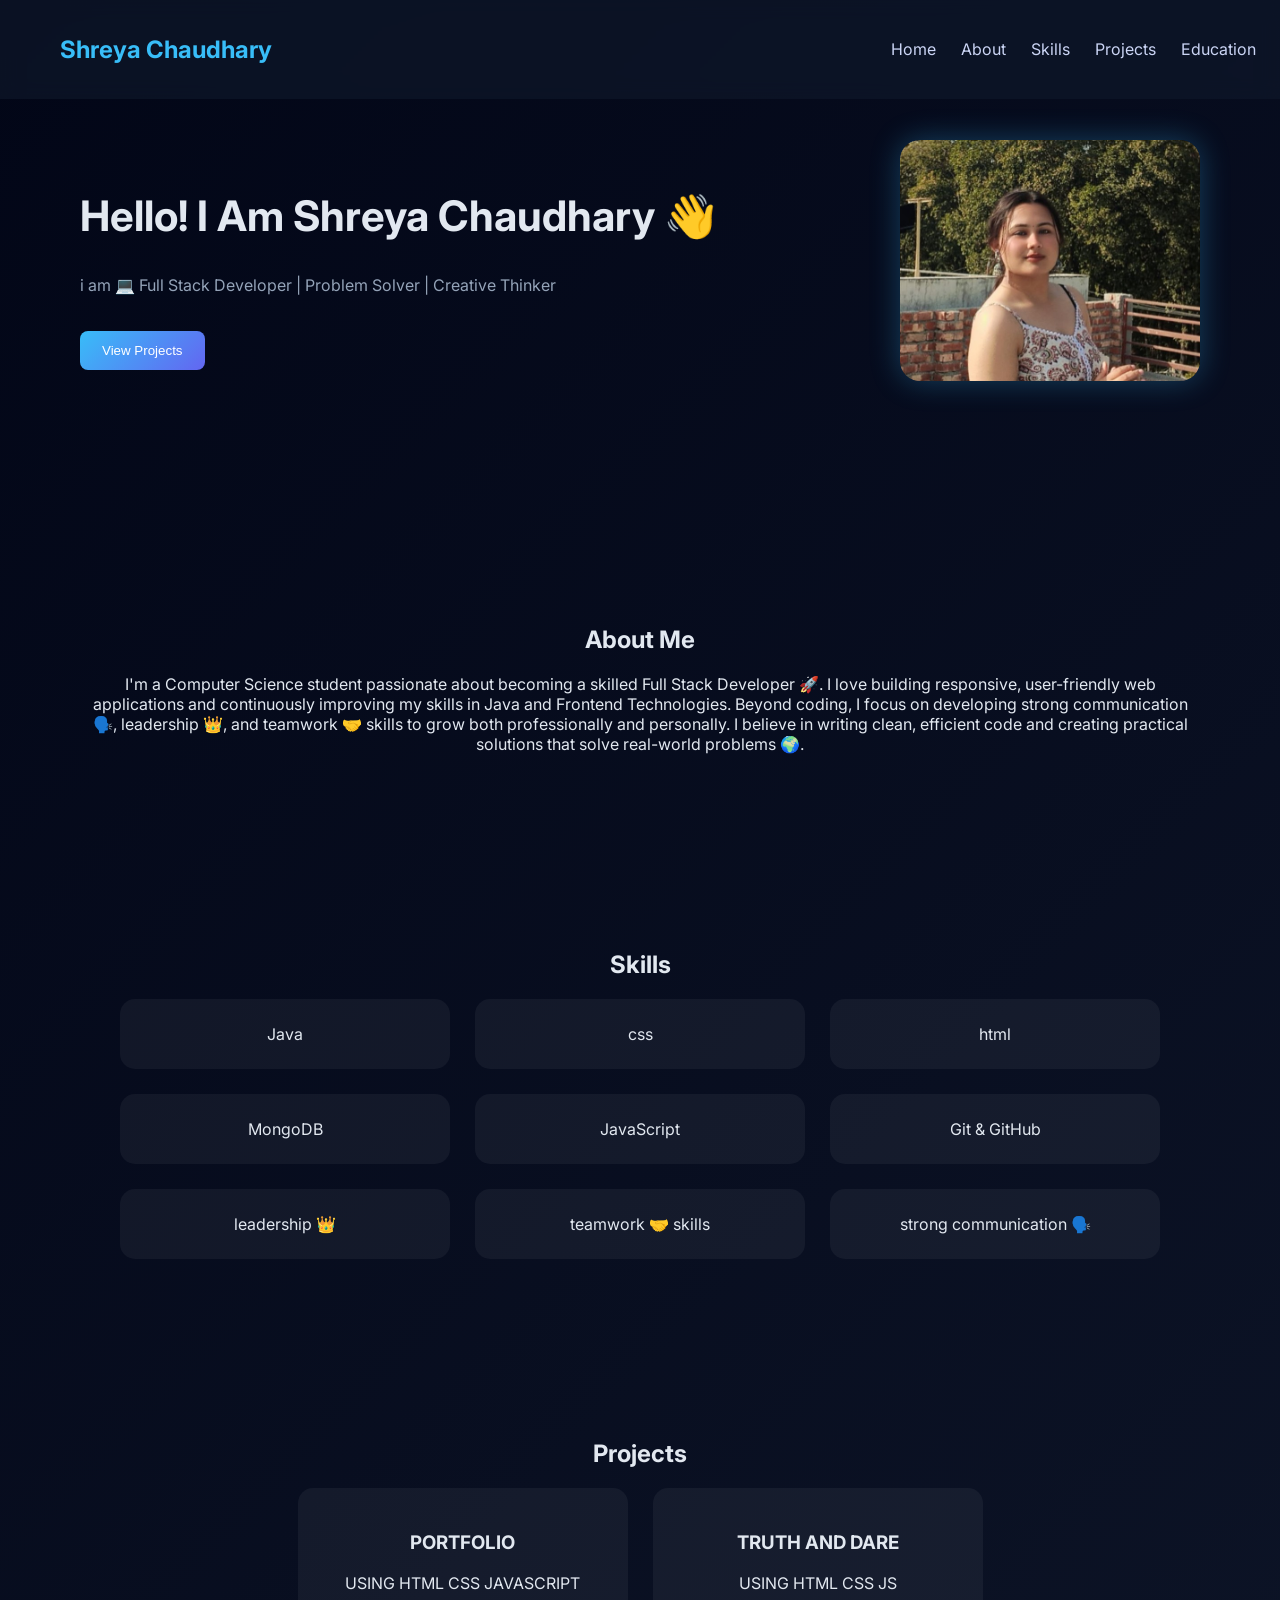
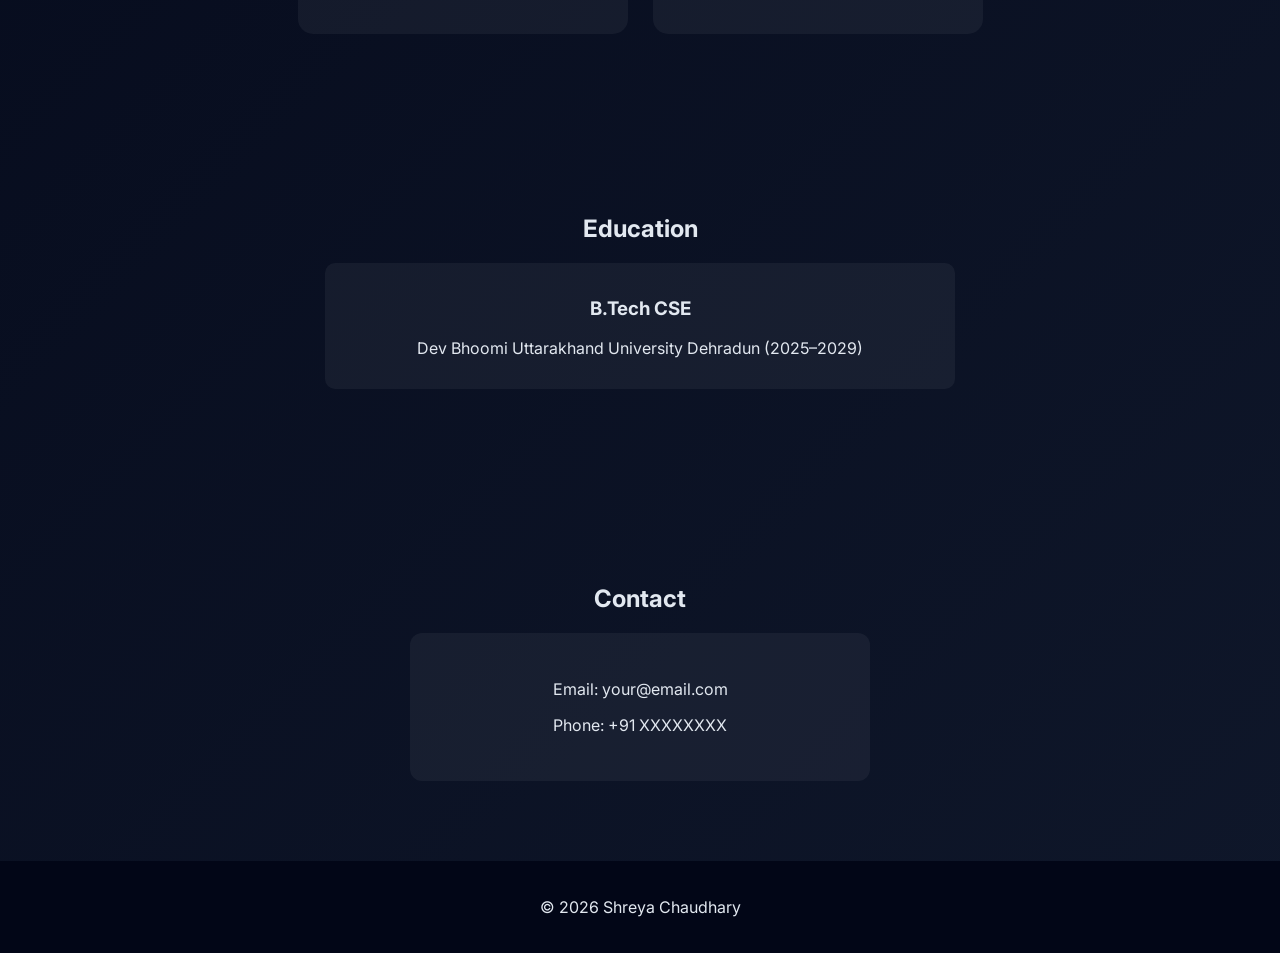
==== index.html @ d6182827 "Rename portfolio.html to index.html" ====
<!DOCTYPE html>
<html lang="en">
<head>
<meta charset="UTF-8">
<meta name="viewport" content="width=device-width, initial-scale=1.0">
<title>Aarav Chauhan | Portfolio</title>

<link href="https://fonts.googleapis.com/css2?family=Inter:wght@300;400;600&display=swap" rel="stylesheet">

<style>

body {
    margin: 0;
    font-family: 'Inter', sans-serif;
    background: linear-gradient(135deg, #020617, #0f172a);
    color: #e2e8f0;
}

header {
    position: fixed;
    width: 100%;
    background: rgba(15,23,42,0.7);
    backdrop-filter: blur(10px);
    padding: 15px 60px;
    z-index: 1000;
}

nav {
    display: flex;
    justify-content: space-between;
    align-items: center;
}

nav h2 {
    color: #38bdf8;
}

nav ul {
    display: flex;
    gap: 25px;
    list-style: none;
}

nav ul a {
    text-decoration: none;
    color: #cbd5f5;
    transition: 0.3s;
}

nav ul a:hover {
    color: #38bdf8;
}

.hero {
    display: flex;
    justify-content: space-between;
    align-items: center;
    padding: 140px 80px;
}

.hero-text h1 {
    font-size: 42px;
}

.hero-text span {
    background: linear-gradient(90deg,#38bdf8,#818cf8);
    -webkit-background-clip: text;
    -webkit-text-fill-color: transparent;
}

.hero-text p {
    color: #94a3b8;
}

#typing {
    color: #38bdf8;
    font-weight: 600;
}

.hero-img img {
    width: 300px;
    border-radius: 20px;
    box-shadow: 0 0 30px rgba(56,189,248,0.3);
    transition: 0.4s;
}

.hero-img img:hover {
    transform: scale(1.07);
}

.btn {
    margin-top: 20px;
    padding: 12px 22px;
    border-radius: 8px;
    border: none;
    background: linear-gradient(135deg,#38bdf8,#6366f1);
    color: white;
    cursor: pointer;
    transition: 0.3s;
}

.btn:hover {
    transform: translateY(-4px);
    box-shadow: 0 10px 25px rgba(56,189,248,0.4);
}

.section {
    padding: 80px;
    text-align: center;
}

.grid {
    display: flex;
    gap: 25px;
    flex-wrap: wrap;
    justify-content: center;
}

.card {
    background: rgba(255,255,255,0.05);
    backdrop-filter: blur(12px);
    border-radius: 15px;
    padding: 25px;
    width: 280px;
    transition: 0.4s;
}

.card:hover {
    transform: translateY(-12px);
    box-shadow: 0 0 30px rgba(56,189,248,0.3);
}

.timeline-item {
    background: rgba(255,255,255,0.05);
    padding: 15px;
    margin: 15px auto;
    border-radius: 10px;
    max-width: 600px;
}

.contact-box {
    background: rgba(255,255,255,0.05);
    padding: 30px;
    border-radius: 12px;
    width: 400px;
    margin: auto;
}

footer {
    text-align: center;
    padding: 20px;
    background: #020617;
}

.fade-in {
    opacity: 0;
    transform: translateY(30px);
    animation: fadeIn 1s ease forwards;
}

@keyframes fadeIn {
    to {
        opacity: 1;
        transform: translateY(0);
    }
}

@media(max-width:768px){
    .hero {
        flex-direction: column;
        text-align: center;
    }
}

</style>
</head>

<body>

<header>
<nav>
<h2>Shreya Chaudhary</h2>
<ul>
<li><a href="#">Home</a></li>
<li><a href="#about">About</a></li>
<li><a href="#skills">Skills</a></li>
<li><a href="#projects">Projects</a></li>
<li><a href="#education">Education</a></li>
<li><a href="#contact">Contact</a></li>
</ul>
</nav>
</header>

<section class="hero fade-in">
<div class="hero-text">
<h1>Hello! I Am Shreya Chaudhary 👋</h1>
<p>i am 💻 Full Stack Developer | Problem Solver | Creative Thinker</p>
<button class="btn">View Projects</button>
</div>

<div class="hero-img">
<img src="./yuun.jpeg" alt="Profile">
</div>
</section>

<section class="section fade-in" id="about">
<h2>About Me</h2>
<p>I'm a Computer Science student passionate about becoming a skilled Full Stack Developer 🚀.
I love building responsive, user-friendly web applications and continuously improving my skills in Java and Frontend Technologies.
Beyond coding, I focus on developing strong communication 🗣️, leadership 👑, and teamwork 🤝 skills to grow both professionally and personally.
I believe in writing clean, efficient code and creating practical solutions that solve real-world problems 🌍.</p>
</section>

<section class="section fade-in" id="skills">
<h2>Skills</h2>
<div class="grid">
<div class="card">Java</div>
<div class="card">css</div>
<div class="card">html</div>
<div class="card">MongoDB</div>
<div class="card">JavaScript</div>
<div class="card">Git & GitHub</div>
<div class="card">leadership 👑</div>
<div class="card">teamwork 🤝 skills</div>
<div class="card">strong communication 🗣️</div>

</div>
</section>

<section class="section fade-in" id="projects">
<h2>Projects</h2>
<div class="grid">
<div class="card">
<h3>PORTFOLIO</h3>
<p>USING HTML CSS JAVASCRIPT</p>
</div>
<div class="card">
<h3>TRUTH AND DARE</h3>
<p>USING HTML CSS JS</p>
</div>
</div>
</section>

<section class="section fade-in" id="education">
<h2>Education</h2>
<div class="timeline-item">
<h3>B.Tech CSE</h3>
<p>Dev Bhoomi Uttarakhand University Dehradun (2025–2029)</p>
</div>
</section>

<section class="section fade-in" id="contact">
<h2>Contact</h2>
<div class="contact-box">
<p>Email: your@email.com</p>
<p>Phone: +91 XXXXXXXX</p>
</div>
</section>

<footer>
<p>© 2026 Shreya Chaudhary</p>
</footer>


</body>
</html>
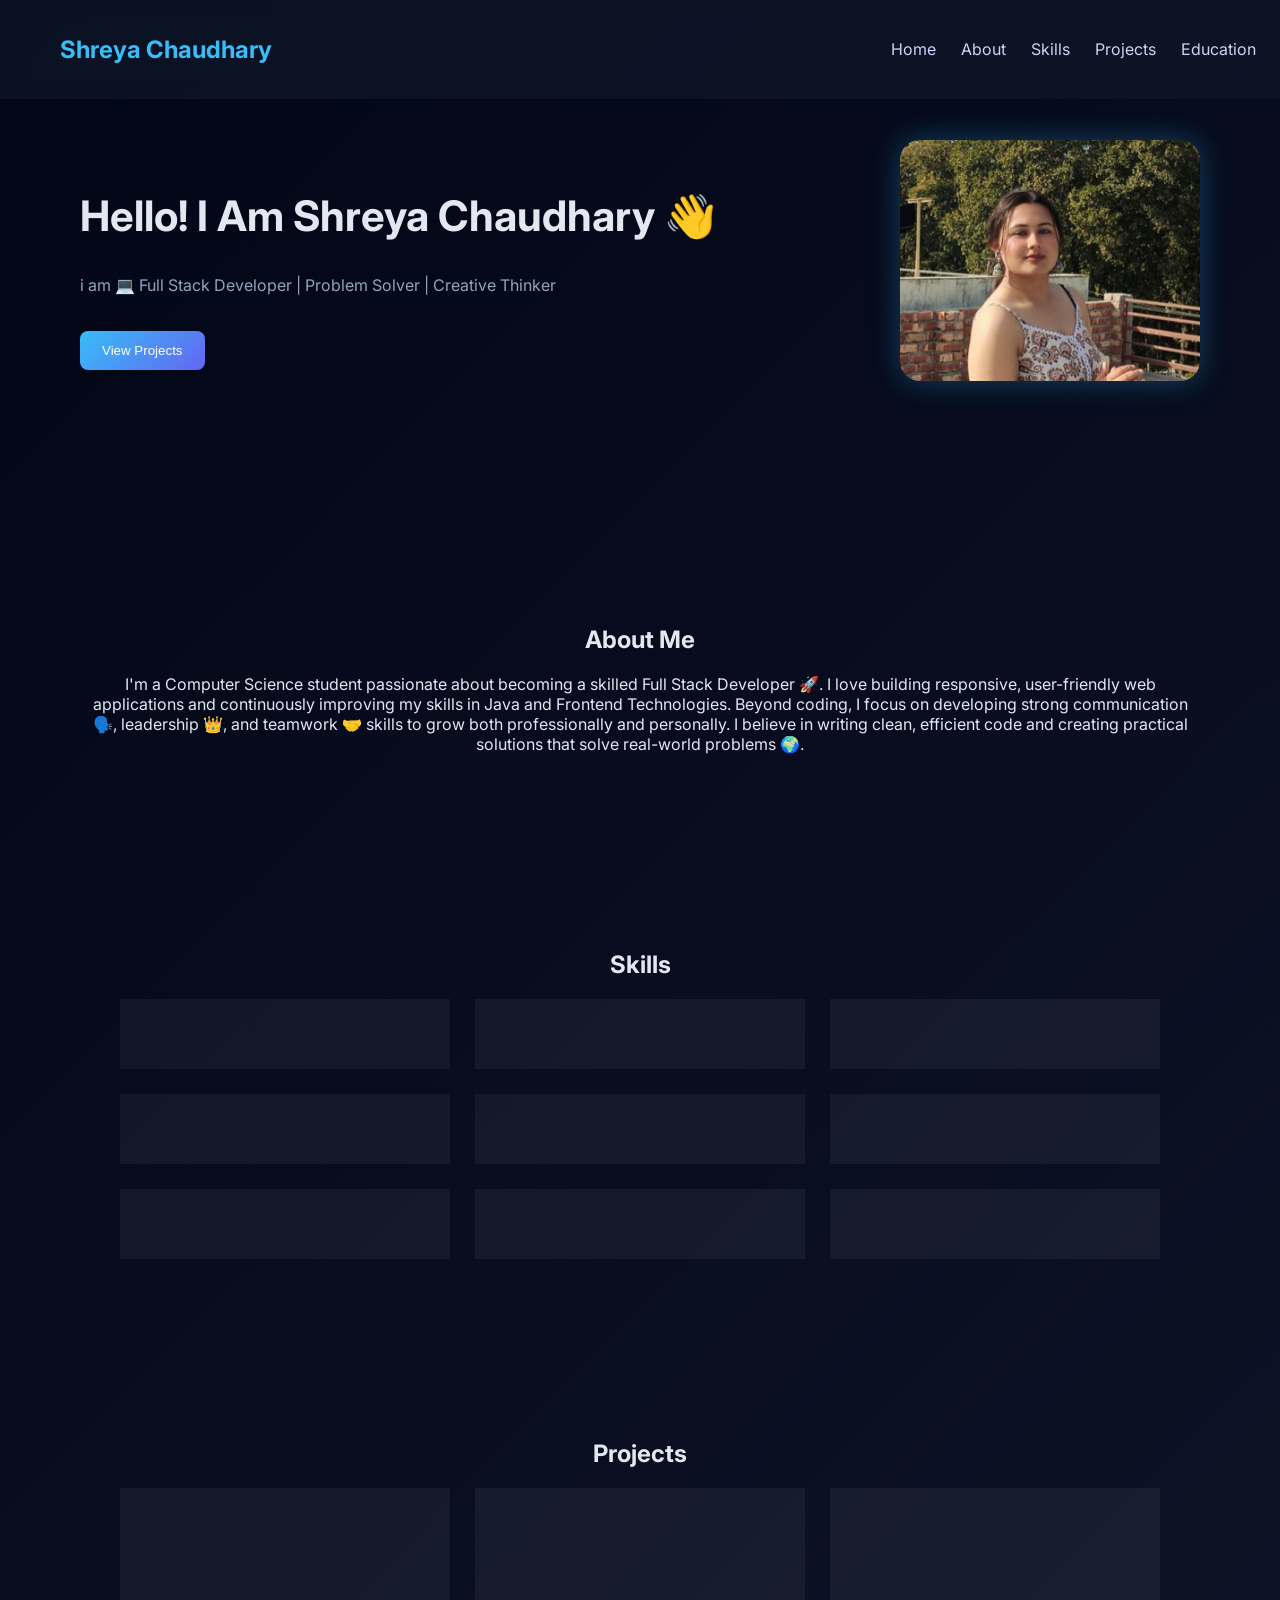
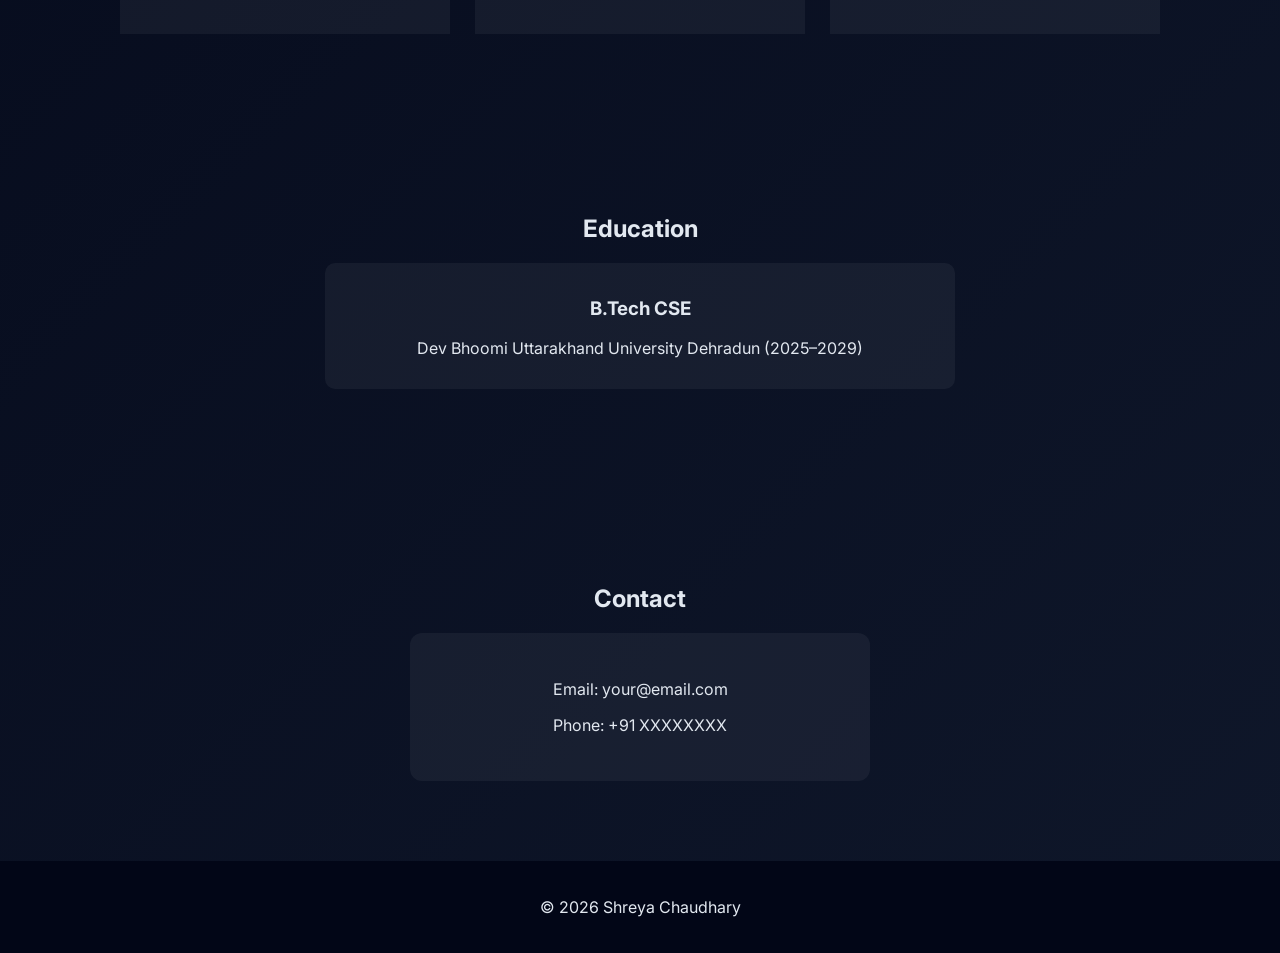
==== commit 6f812ab9: "Add 'Calculator' project to portfolio Added a new project 'Calculator' to the projects section." ====
--- a/index.html
+++ b/index.html
@@ -3,7 +3,7 @@
 <head>
 <meta charset="UTF-8">
 <meta name="viewport" content="width=device-width, initial-scale=1.0">
-<title>Aarav Chauhan | Portfolio</title>
+<title> Shreya Chaudhary | Portfolio </title>
 
 <link href="https://fonts.googleapis.com/css2?family=Inter:wght@300;400;600&display=swap" rel="stylesheet">
 
@@ -238,6 +238,10 @@
 <h3>TRUTH AND DARE</h3>
 <p>USING HTML CSS JS</p>
 </div>
+<div class="card">
+<h3>CALCULATOR</h3>
+<p>USING HTML CSS JS</p>
+</div>
 </div>
 </section>
 
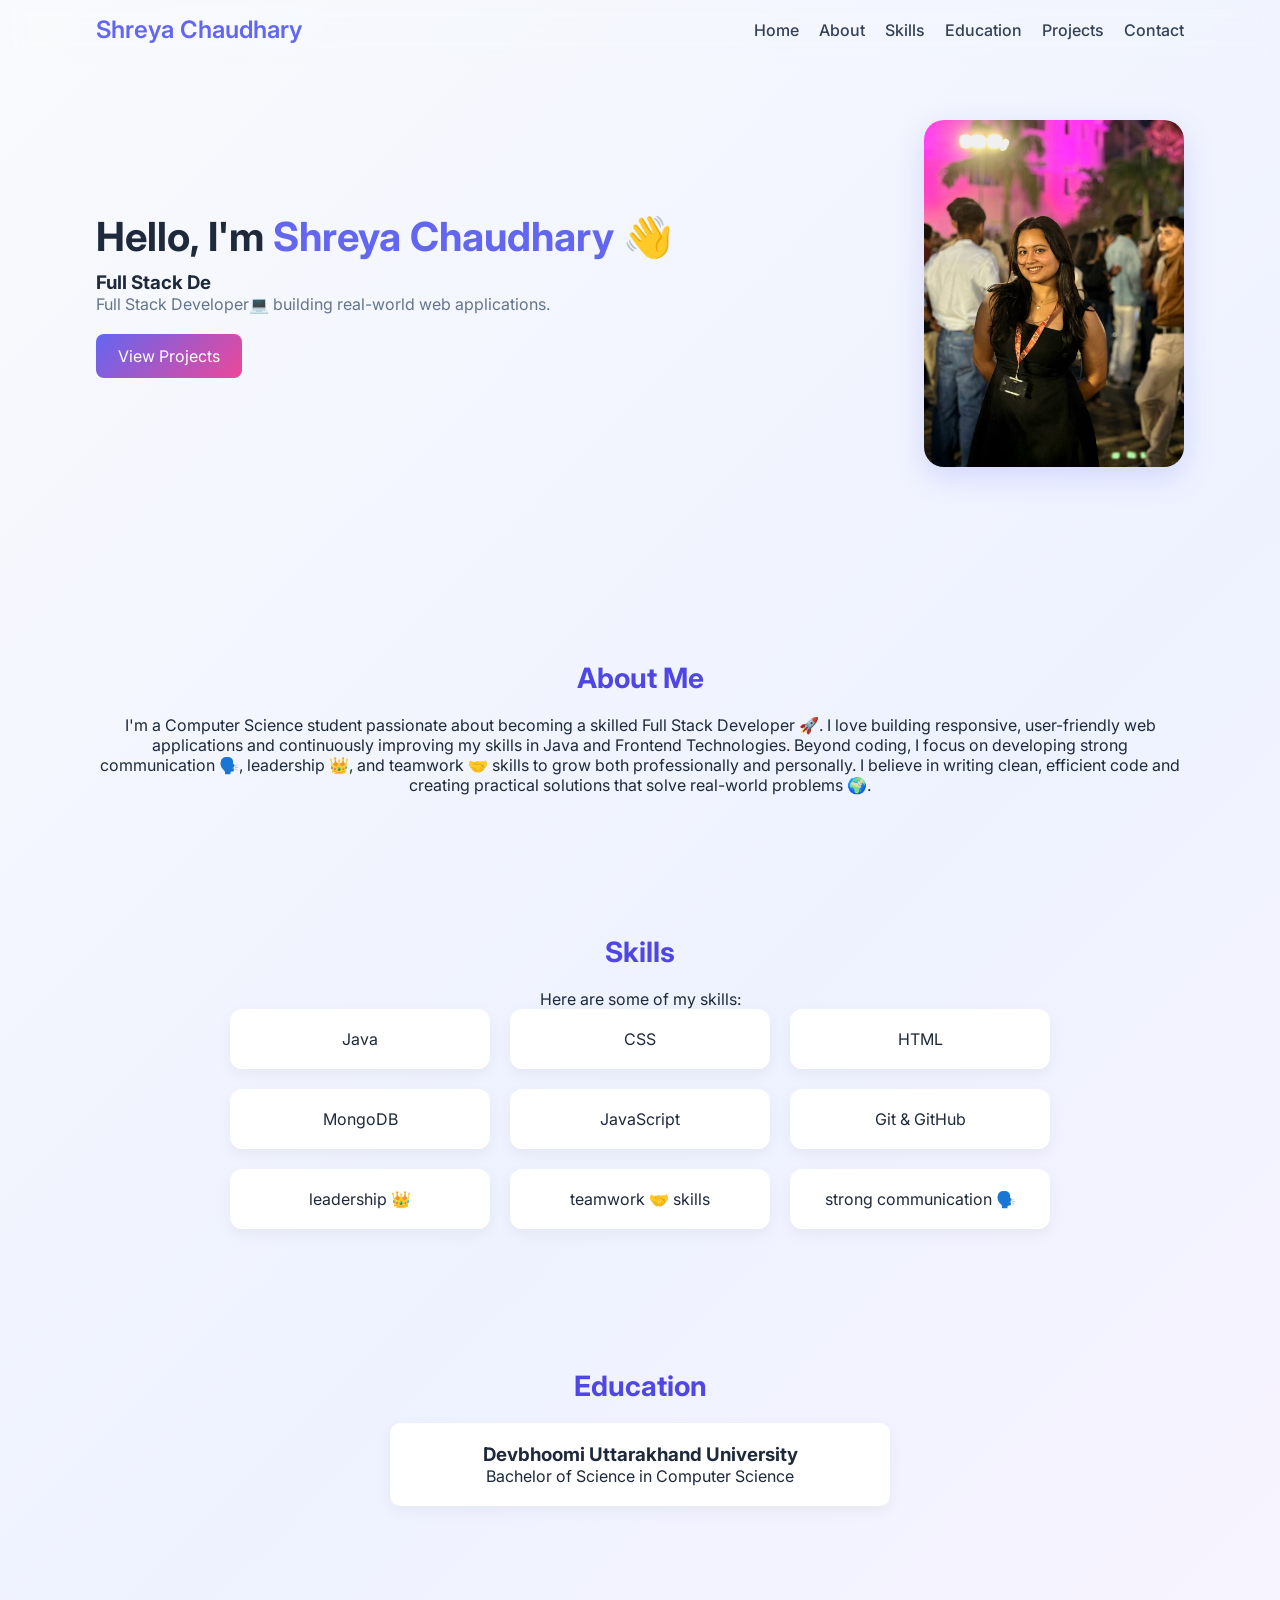
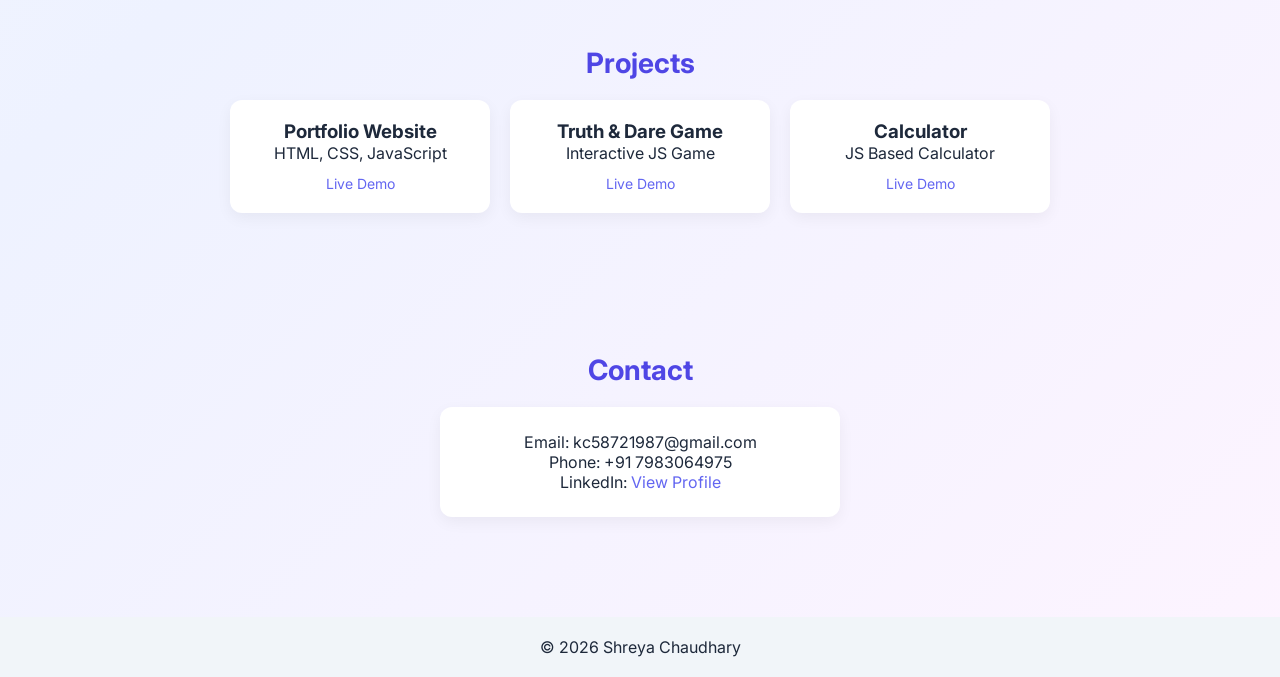
==== commit 30430194: "Add files via upload" ====
--- a/index.html
+++ b/index.html
@@ -1,270 +1,122 @@
 <!DOCTYPE html>
+
 <html lang="en">
 <head>
 <meta charset="UTF-8">
 <meta name="viewport" content="width=device-width, initial-scale=1.0">
-<title> Shreya Chaudhary | Portfolio </title>
+<title>Shreya Chaudhary | Portfolio</title>
 
 <link href="https://fonts.googleapis.com/css2?family=Inter:wght@300;400;600&display=swap" rel="stylesheet">
-
-<style>
-
-body {
-    margin: 0;
-    font-family: 'Inter', sans-serif;
-    background: linear-gradient(135deg, #020617, #0f172a);
-    color: #e2e8f0;
-}
-
-header {
-    position: fixed;
-    width: 100%;
-    background: rgba(15,23,42,0.7);
-    backdrop-filter: blur(10px);
-    padding: 15px 60px;
-    z-index: 1000;
-}
-
-nav {
-    display: flex;
-    justify-content: space-between;
-    align-items: center;
-}
-
-nav h2 {
-    color: #38bdf8;
-}
-
-nav ul {
-    display: flex;
-    gap: 25px;
-    list-style: none;
-}
-
-nav ul a {
-    text-decoration: none;
-    color: #cbd5f5;
-    transition: 0.3s;
-}
-
-nav ul a:hover {
-    color: #38bdf8;
-}
-
-.hero {
-    display: flex;
-    justify-content: space-between;
-    align-items: center;
-    padding: 140px 80px;
-}
-
-.hero-text h1 {
-    font-size: 42px;
-}
-
-.hero-text span {
-    background: linear-gradient(90deg,#38bdf8,#818cf8);
-    -webkit-background-clip: text;
-    -webkit-text-fill-color: transparent;
-}
-
-.hero-text p {
-    color: #94a3b8;
-}
-
-#typing {
-    color: #38bdf8;
-    font-weight: 600;
-}
-
-.hero-img img {
-    width: 300px;
-    border-radius: 20px;
-    box-shadow: 0 0 30px rgba(56,189,248,0.3);
-    transition: 0.4s;
-}
-
-.hero-img img:hover {
-    transform: scale(1.07);
-}
-
-.btn {
-    margin-top: 20px;
-    padding: 12px 22px;
-    border-radius: 8px;
-    border: none;
-    background: linear-gradient(135deg,#38bdf8,#6366f1);
-    color: white;
-    cursor: pointer;
-    transition: 0.3s;
-}
-
-.btn:hover {
-    transform: translateY(-4px);
-    box-shadow: 0 10px 25px rgba(56,189,248,0.4);
-}
-
-.section {
-    padding: 80px;
-    text-align: center;
-}
-
-.grid {
-    display: flex;
-    gap: 25px;
-    flex-wrap: wrap;
-    justify-content: center;
-}
-
-.card {
-    background: rgba(255,255,255,0.05);
-    backdrop-filter: blur(12px);
-    border-radius: 15px;
-    padding: 25px;
-    width: 280px;
-    transition: 0.4s;
-}
-
-.card:hover {
-    transform: translateY(-12px);
-    box-shadow: 0 0 30px rgba(56,189,248,0.3);
-}
-
-.timeline-item {
-    background: rgba(255,255,255,0.05);
-    padding: 15px;
-    margin: 15px auto;
-    border-radius: 10px;
-    max-width: 600px;
-}
-
-.contact-box {
-    background: rgba(255,255,255,0.05);
-    padding: 30px;
-    border-radius: 12px;
-    width: 400px;
-    margin: auto;
-}
-
-footer {
-    text-align: center;
-    padding: 20px;
-    background: #020617;
-}
-
-.fade-in {
-    opacity: 0;
-    transform: translateY(30px);
-    animation: fadeIn 1s ease forwards;
-}
-
-@keyframes fadeIn {
-    to {
-        opacity: 1;
-        transform: translateY(0);
-    }
-}
-
-@media(max-width:768px){
-    .hero {
-        flex-direction: column;
-        text-align: center;
-    }
-}
-
-</style>
+<link rel="stylesheet" href="style.css">
 </head>
 
 <body>
 
-<header>
-<nav>
-<h2>Shreya Chaudhary</h2>
-<ul>
-<li><a href="#">Home</a></li>
-<li><a href="#about">About</a></li>
-<li><a href="#skills">Skills</a></li>
-<li><a href="#projects">Projects</a></li>
-<li><a href="#education">Education</a></li>
-<li><a href="#contact">Contact</a></li>
-</ul>
-</nav>
+<header id="navbar">
+  <nav class="container">
+    <h2 class="logo">Shreya Chaudhary</h2>
+    <ul class="nav-links">
+      <li><a href="#">Home</a></li>
+      <li><a href="#about">About</a></li>
+      <li><a href="#skills">Skills</a></li>
+      <li><a href="#education">Education</a></li>
+      <li><a href="#projects">Projects</a></li>
+      <li><a href="#contact">Contact</a></li>
+    </ul>
+  </nav>
 </header>
 
-<section class="hero fade-in">
-<div class="hero-text">
-<h1>Hello! I Am Shreya Chaudhary 👋</h1>
-<p>i am 💻 Full Stack Developer | Problem Solver | Creative Thinker</p>
-<button class="btn">View Projects</button>
-</div>
+<section class="hero container">
+  <div class="hero-text">
+    <h1>Hello, I'm <span>Shreya Chaudhary 👋</span></h1>
+    <h3 id="typing"></h3>
+    <p>Full Stack Developer💻 building real-world web applications.</p>
+    <a href="#projects" class="btn">View Projects</a>
+  </div>
 
-<div class="hero-img">
-<img src="./yuun.jpeg" alt="Profile">
-</div>
+  <div class="hero-img">
+    <img src="profile.jpeg" alt="Profile">
+  </div>
 </section>
 
-<section class="section fade-in" id="about">
-<h2>About Me</h2>
-<p>I'm a Computer Science student passionate about becoming a skilled Full Stack Developer 🚀.
-I love building responsive, user-friendly web applications and continuously improving my skills in Java and Frontend Technologies.
-Beyond coding, I focus on developing strong communication 🗣️, leadership 👑, and teamwork 🤝 skills to grow both professionally and personally.
-I believe in writing clean, efficient code and creating practical solutions that solve real-world problems 🌍.</p>
+<section class="section container reveal" id="about">
+  <h2>About Me</h2>
+  <p>I'm a Computer Science student passionate about becoming a skilled Full Stack Developer 🚀.
+    I love building responsive, user-friendly web applications and continuously improving my skills in Java and Frontend Technologies.
+    Beyond coding, I focus on developing strong communication 🗣️, leadership 👑, and teamwork 🤝 skills to grow both professionally and personally.
+    I believe in writing clean, efficient code and creating practical solutions that solve real-world problems 🌍.</p>
 </section>
 
-<section class="section fade-in" id="skills">
-<h2>Skills</h2>
-<div class="grid">
-<div class="card">Java</div>
-<div class="card">css</div>
-<div class="card">html</div>
-<div class="card">MongoDB</div>
-<div class="card">JavaScript</div>
-<div class="card">Git & GitHub</div>
-<div class="card">leadership 👑</div>
-<div class="card">teamwork 🤝 skills</div>
-<div class="card">strong communication 🗣️</div>
+<section class="section container reveal" id="skills">
+  <h2>Skills</h2>
+  <p>Here are some of my skills:</p>
+  <div class="grid">
+    <div class="card">Java</div>
+    <div class="card">CSS</div>
+    <div class="card">HTML</div>
+    <div class="card">MongoDB</div>
+    <div class="card">JavaScript</div>
+    <div class="card">Git & GitHub</div>
+    <div class="card">leadership 👑</div>
+    <div class="card">teamwork 🤝 skills</div>
+    <div class="card">strong communication 🗣️</div>
 
 </div>
 </section>
 
-<section class="section fade-in" id="projects">
-<h2>Projects</h2>
-<div class="grid">
-<div class="card">
-<h3>PORTFOLIO</h3>
-<p>USING HTML CSS JAVASCRIPT</p>
-</div>
-<div class="card">
-<h3>TRUTH AND DARE</h3>
-<p>USING HTML CSS JS</p>
-</div>
-<div class="card">
-<h3>CALCULATOR</h3>
-<p>USING HTML CSS JS</p>
-</div>
-</div>
+<section class="section container reveal" id="education">
+  <h2>Education</h2>
+  <div class="education-item">
+    <h3>Devbhoomi Uttarakhand University</h3>
+    <p>Bachelor of Science in Computer Science</p>
+  </div>
 </section>
 
-<section class="section fade-in" id="education">
-<h2>Education</h2>
-<div class="timeline-item">
-<h3>B.Tech CSE</h3>
-<p>Dev Bhoomi Uttarakhand University Dehradun (2025–2029)</p>
+<section class="section container reveal" id="projects">
+  <h2>Projects</h2>
+
+  <div class="grid">
+<div class="card">
+  <h3>Portfolio Website</h3>
+  <p>HTML, CSS, JavaScript</p>
+  <div class="project-links">
+    <a href="https://kc5872187shrey.github.io/Portfolio/" target="_blank">Live Demo</a>
+  </div>
 </div>
+
+<div class="card">
+  <h3>Truth & Dare Game</h3>
+  <p>Interactive JS Game</p>
+  <div class="project-links">
+    <a href="https://kc5872187shrey.github.io/Truth-Dare/" target="_blank">Live Demo</a>
+  </div>
+</div>
+
+<div class="card">
+  <h3>Calculator</h3>
+  <p>JS Based Calculator</p>
+  <div class="project-links">
+    <a href=" https://kc5872187shrey.github.io/calculator/" target="_blank">Live Demo</a>
+  </div>
+</div>
+
+  </div>
 </section>
 
-<section class="section fade-in" id="contact">
-<h2>Contact</h2>
-<div class="contact-box">
-<p>Email: your@email.com</p>
-<p>Phone: +91 XXXXXXXX</p>
-</div>
+<section class="section container reveal" id="contact">
+  <h2>Contact</h2>
+  <div class="contact-box">
+    <p>Email: kc58721987@gmail.com</p>
+    <p>Phone: +91 7983064975</p>
+    <p>LinkedIn: <a href="https://www.linkedin.com/in/shreyaa-chaudhary-404b08378" target="_blank">View Profile</a></p>
+  </div>
 </section>
 
 <footer>
-<p>© 2026 Shreya Chaudhary</p>
+  <p>© 2026 Shreya Chaudhary</p>
 </footer>
 
+<script src="script.js"></script>
 
 </body>
 </html>
--- a/style.css
+++ b/style.css
@@ -0,0 +1,204 @@
+* {
+  margin: 0;
+  padding: 0;
+  box-sizing: border-box;
+  font-family: 'Inter', sans-serif;
+  }
+
+body {
+background: linear-gradient(135deg, #f8fafc, #eef2ff, #fdf4ff);
+color: #1e293b;
+}
+
+/* CONTAINER */
+.container {
+width: 85%;
+margin: auto;
+}
+
+header {
+position: fixed;
+width: 100%;
+background: rgba(255, 255, 255, 0.85);
+backdrop-filter: blur(10px);
+z-index: 1000;
+box-shadow: 0 4px 20px rgba(0,0,0,0.05);
+}
+
+nav {
+display: flex;
+justify-content: space-between;
+align-items: center;
+padding: 15px 0;
+}
+
+.logo {
+font-weight: 600;
+color: #6366f1;
+}
+
+.nav-links {
+display: flex;
+gap: 20px;
+list-style: none;
+}
+
+.nav-links a {
+text-decoration: none;
+color: #334155;
+font-weight: 500;
+transition: 0.3s;
+}
+
+.nav-links a:hover {
+color: #ec4899;
+}
+
+.hero {
+display: flex;
+justify-content: space-between;
+align-items: center;
+padding: 120px 0;
+}
+
+.hero-text h1 {
+font-size: 40px;
+margin-bottom: 10px;
+}
+
+.hero-text span {
+color: #6366f1;
+}
+
+.hero-text p {
+color: #64748b;
+margin-bottom: 20px;
+}
+
+.hero-img img {
+width: 260px;
+border-radius: 20px;
+box-shadow: 0 10px 30px rgba(99,102,241,0.2);
+transition: 0.4s;
+}
+
+.hero-img img:hover {
+transform: scale(1.05);
+}
+
+.btn {
+display: inline-block;
+padding: 12px 22px;
+background: linear-gradient(135deg, #6366f1, #ec4899);
+color: white;
+border-radius: 8px;
+text-decoration: none;
+transition: 0.3s;
+}
+
+.btn:hover {
+transform: translateY(-3px);
+box-shadow: 0 10px 25px rgba(236,72,153,0.3);
+}
+
+.section {
+padding: 70px 0;
+text-align: center;
+}
+
+.section h2 {
+font-size: 28px;
+margin-bottom: 20px;
+color: #4f46e5;
+}
+
+.grid {
+display: flex;
+flex-wrap: wrap;
+gap: 20px;
+justify-content: center;
+}
+
+.card {
+background: white;
+padding: 20px;
+width: 260px;
+border-radius: 12px;
+box-shadow: 0 5px 15px rgba(0,0,0,0.05);
+transition: 0.3s;
+}
+
+.card:hover {
+transform: translateY(-8px);
+box-shadow: 0 10px 30px rgba(236,72,153,0.2);
+}
+
+.project-links {
+margin-top: 10px;
+}
+
+.project-links a {
+text-decoration: none;
+color: #6366f1;
+font-size: 14px;
+}
+
+.project-links a:hover {
+color: #ec4899;
+}
+
+.education-item {
+background: white;
+padding: 20px;
+border-radius: 10px;
+max-width: 500px;
+margin: auto;
+box-shadow: 0 5px 15px rgba(0,0,0,0.05);
+}
+
+.contact-box {
+background: white;
+padding: 25px;
+border-radius: 12px;
+max-width: 400px;
+margin: auto;
+box-shadow: 0 5px 15px rgba(0,0,0,0.05);
+}
+
+.contact-box a {
+color: #6366f1;
+text-decoration: none;
+}
+
+.contact-box a:hover {
+color: #ec4899;
+}
+
+footer {
+text-align: center;
+padding: 20px;
+background: #f1f5f9;
+margin-top: 30px;
+}
+
+.reveal {
+  opacity: 0;
+  transform: translateY(40px);
+  transition: all 0.8s ease;
+}
+
+.reveal.active {
+  opacity: 1;
+  transform: translateY(0);
+}
+
+@media(max-width:768px){
+.hero {
+flex-direction: column;
+text-align: center;
+}
+
+.hero-img {
+margin-top: 20px;
+}
+}
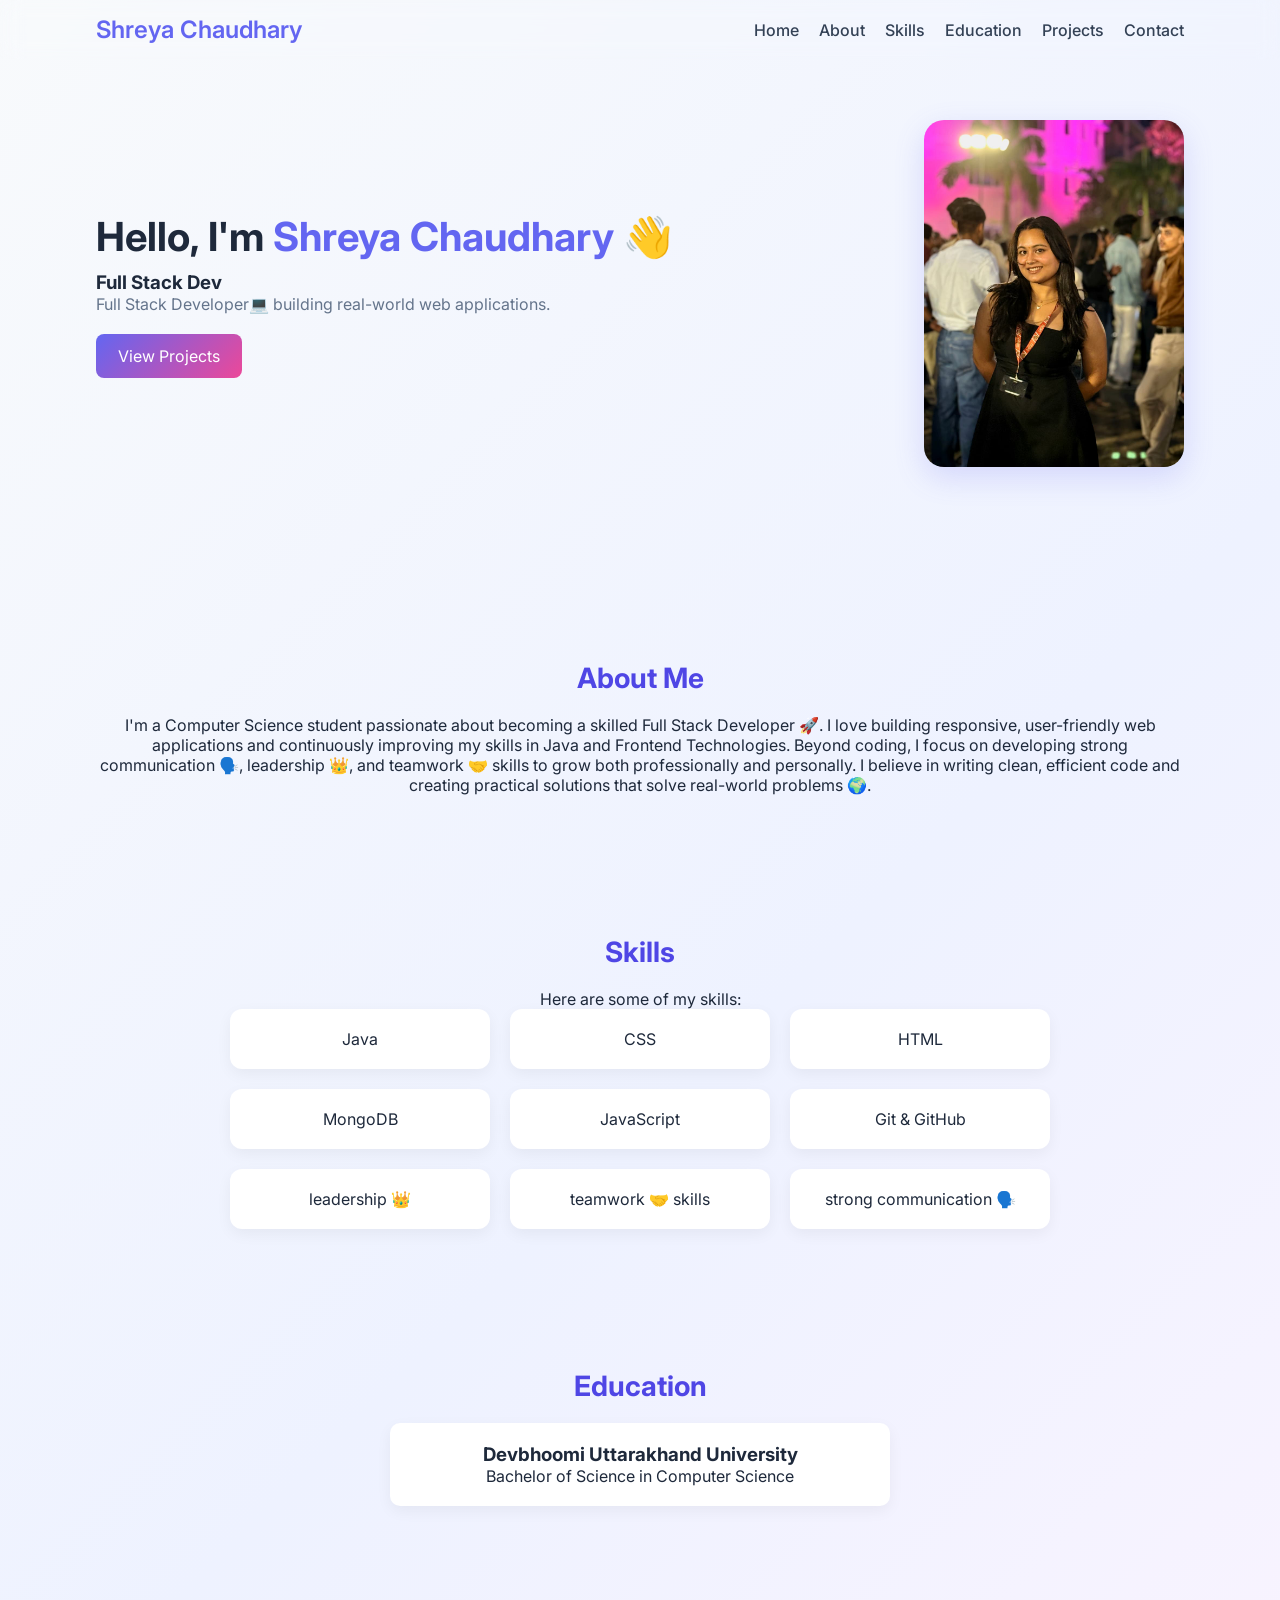
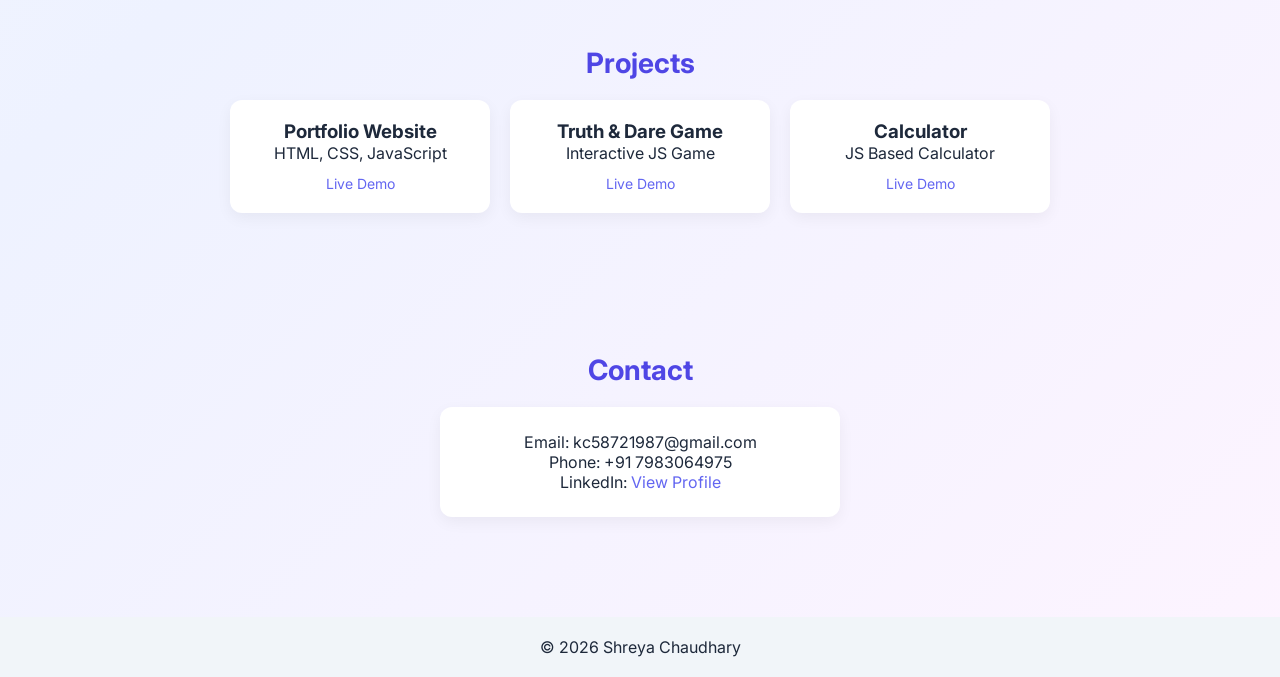
==== commit f8c4cc09: "Fix HTML formatting and structure" ====
--- a/index.html
+++ b/index.html
@@ -80,7 +80,7 @@
   <h3>Portfolio Website</h3>
   <p>HTML, CSS, JavaScript</p>
   <div class="project-links">
-    <a href="https://kc5872187shrey.github.io/Portfolio/" target="_blank">Live Demo</a>
+    <a href="https://kc5872187shrey.github.io/portfolio/" target="_blank">Live Demo</a>
   </div>
 </div>
 
